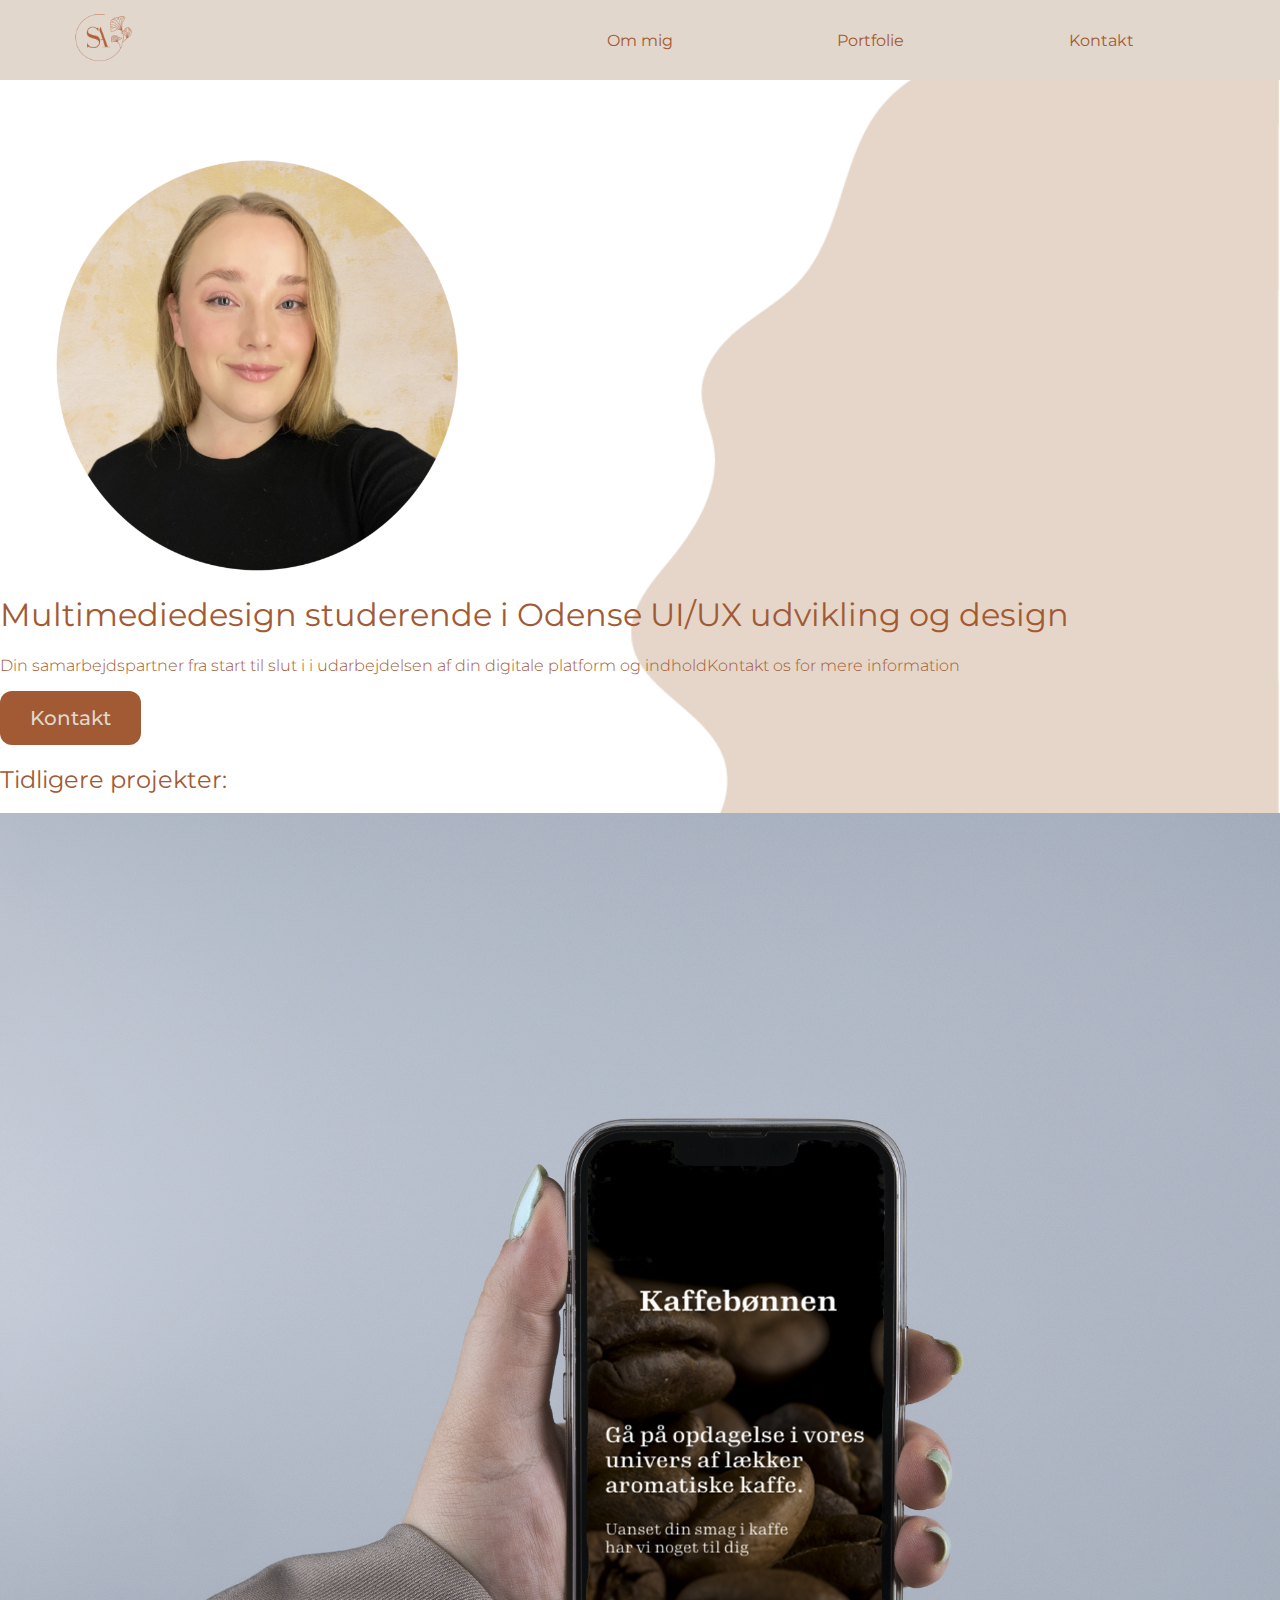
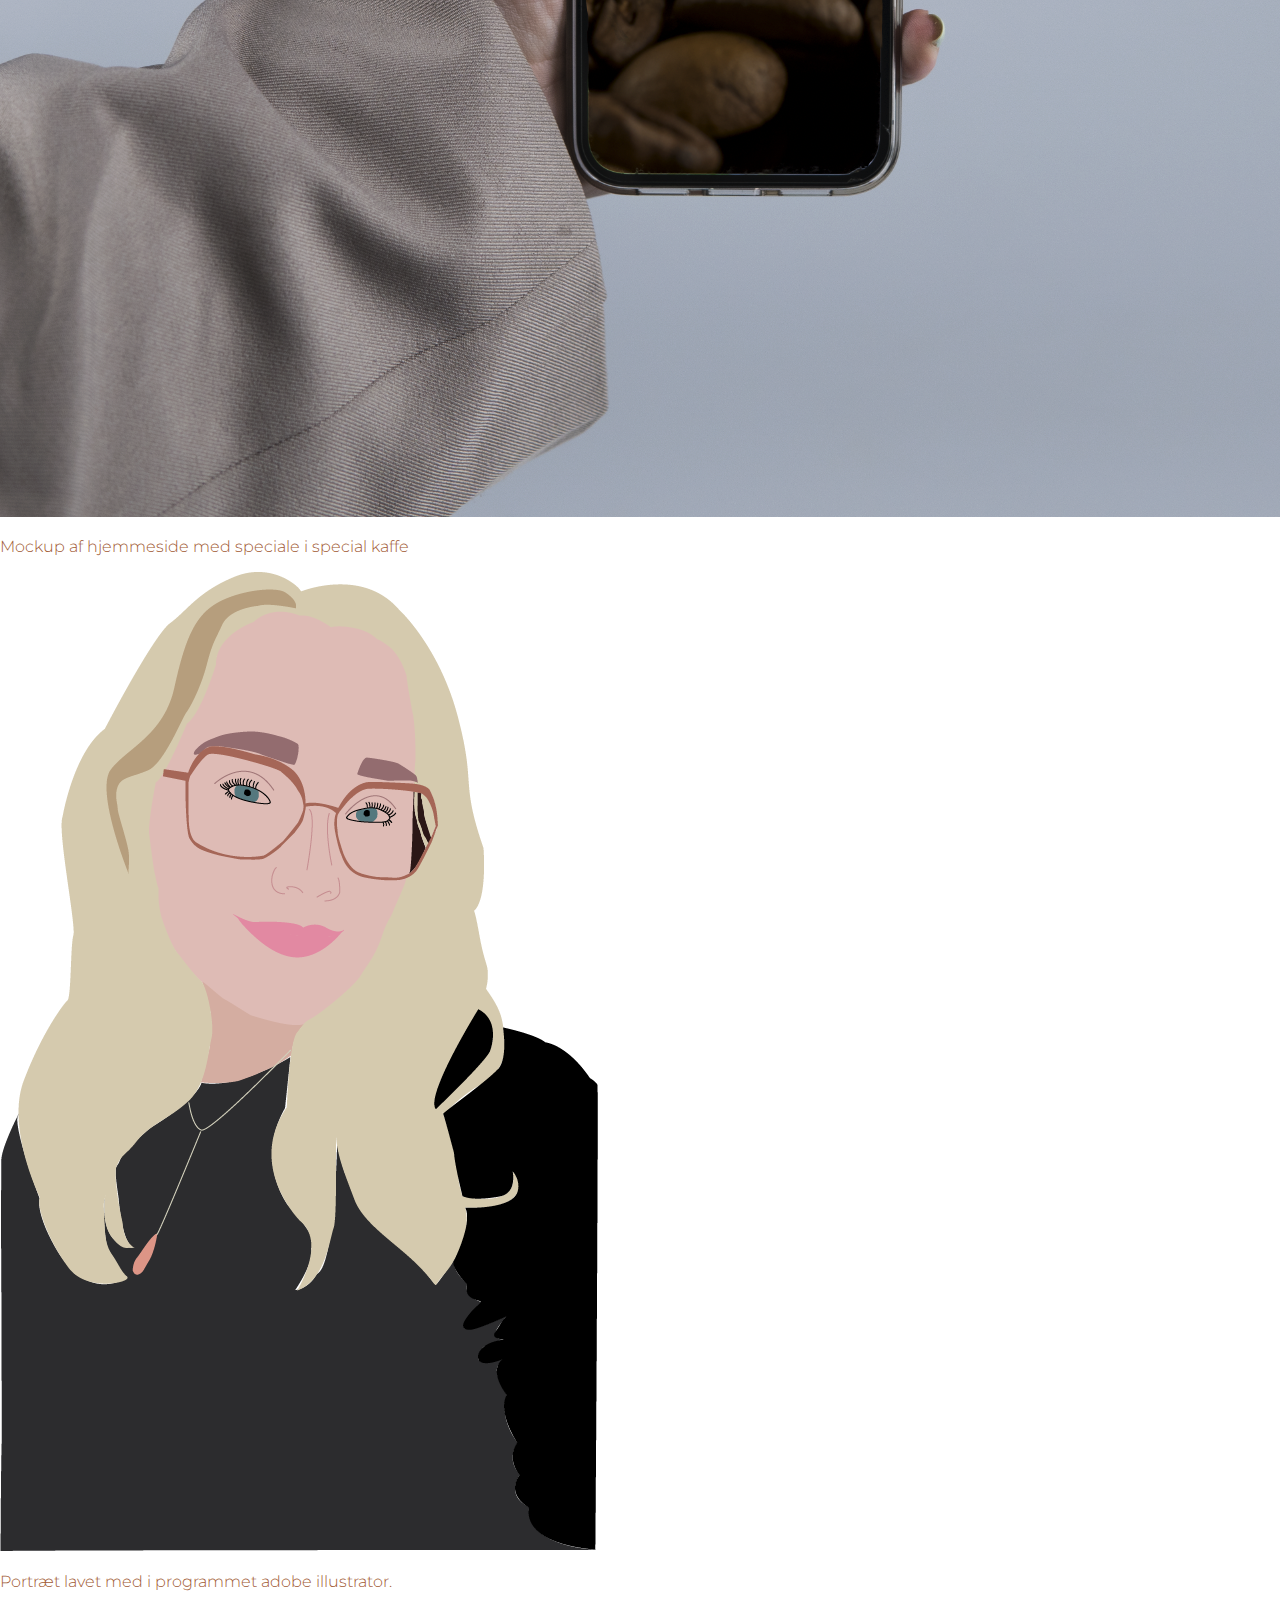
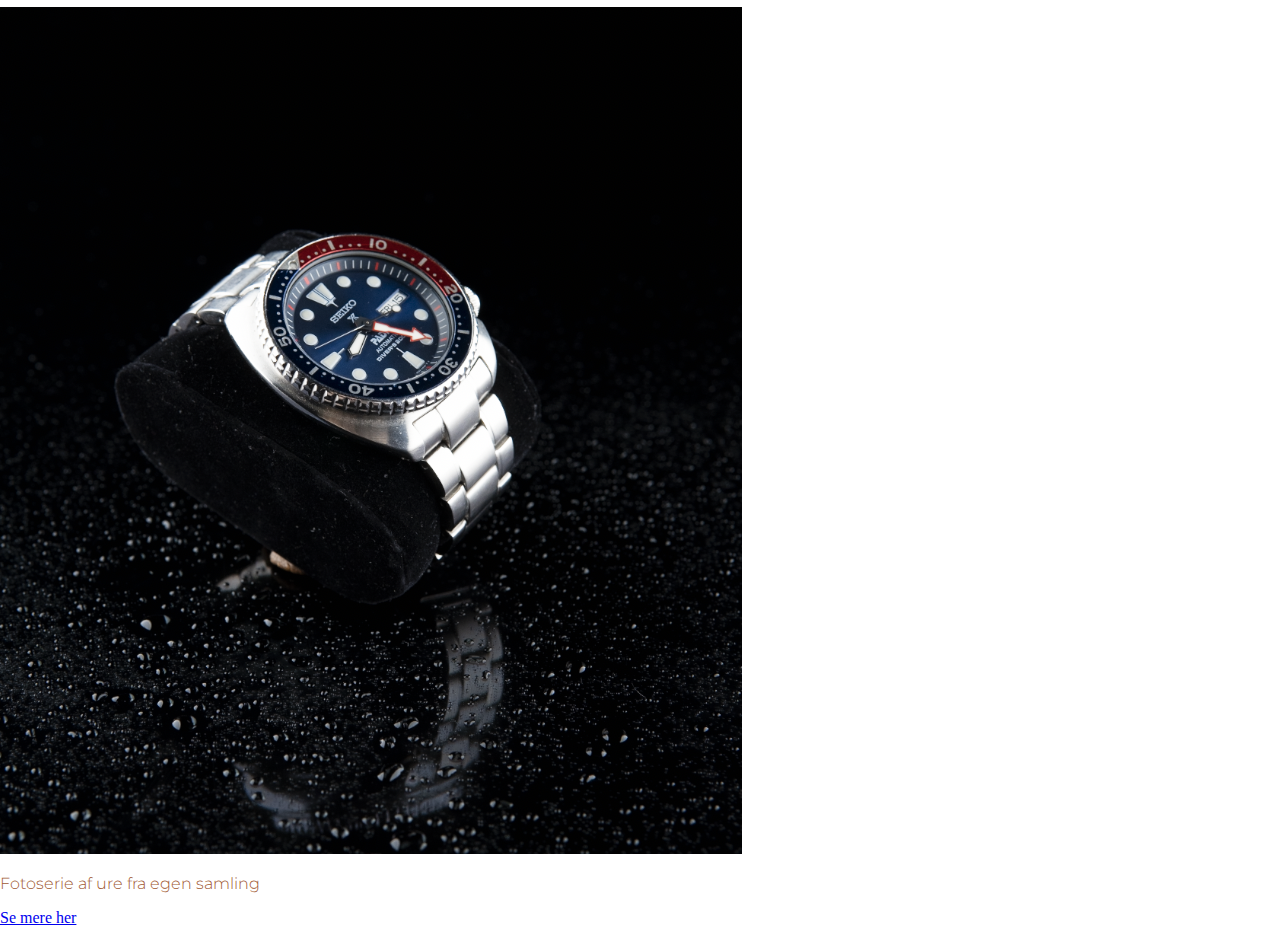
==== index.html @ ef00b662 "indsætning af billeder inkl tekst" ====
<!DOCTYPE html>
<html lang="en">
<head>
    <meta charset="UTF-8">
    <meta http-equiv="X-UA-Compatible" content="IE=edge">
    <meta name="viewport" content="width=device-width, initial-scale=1.0">
    <title>Signe Amalie</title>
    <link rel="stylesheet" href="style.css">
    <link rel="stylesheet" href="">
    <link rel="preconnect" href="https://fonts.googleapis.com">
    <link rel="preconnect" href="https://fonts.gstatic.com" crossorigin>
    <link href="https://fonts.googleapis.com/css2?family=Montserrat:wght@200;300;400;500&display=swap" rel="stylesheet">
    <link rel="stylesheet" href="https://cdnjs.cloudflare.com/ajax/libs/font-awesome/6.2.1/css/all.min.css">
</head>
<body>
<Header>
    <nav class="navigation">
    <div class="logo">
        <a href="index.html"><img src="img/logo.png" alt="logo" width="75px" height="auto"></a>
    </div>
   
        <ul class="links">
            <li><a href="om-mig.html">Om mig</a></li>
            <li><a href="portfolie.html">Portfolie</a></li>
            <li><a href="kontakt.html">Kontakt</a></li>
        </ul> 
    </nav>  
</Header>
<main>
    <div class="flex1">
            <img src="img/profil.png" alt="profil" class="profil">
            <div class box1>
                <h1>Multimediedesign studerende i Odense UI/UX udvikling og design</h1>
                <p>Din samarbejdspartner fra start til slut i i udarbejdelsen af din digitale platform og indholdKontakt os for mere information</p>
                <button class="kontakt">
                    <a href="kontakt.html">Kontakt</a>
                </button>
            </div>
    

        <h2>
            Tidligere projekter:
        </h2>
    <div class="flexbox1">
        <div class="mockup">
            <img src="img/mockup.png" alt="mockup">
            <p>Mockup af hjemmeside med speciale i special kaffe</p>
        </div>

        <div class="portræt">
            <img src="img/ai-portrait.png" alt="portræt">
            <p>Portræt lavet med i programmet adobe illustrator.</p>
        </div>

        <div class="ur-serie">
            <img src="img/ur-serie.png" alt="ur-serie">
            <p>Fotoserie af ure fra egen samling</p>
        </div>

        <div class="se-mere">
            <a href="portfolie.html">Se mere her</a>
        </div>
    </div>
    </div> 
</div>
</main>
<footer>

</footer>
</body>
</html>
---- style.css ----
body{
    margin: 0;
    pad: 0;
    background-image: url(img/baggrund.png);
    background-size: cover;
    background-repeat: no-repeat;
    background-attachment: fixed;
    background-position: center;
}

/* navigation styling start*/
nav{
    font-family: 'Montserrat', sans-serif;
    position: fixed;
    z-index: 10;
    left: 0;
    right: 0;
    top: 0;
    height: 80px;
    padding: 0 5%;
    background-color: #e1d7cc;
}

header .logo{
    float: left;
    width: 40%;
    height: 100%;
    display: flex;
    align-items: center;
}


nav .links{
    float: right;
    padding: 0;
    margin: 0;
    width: 60%;
    height: 100%;
    display: flex;
    justify-content: space-around;
    align-items: center;
    
}
.navigation ul{
    list-style: none;
}

nav .links a{
    display: block;
    color: #A15A33;
    text-decoration: none;
}

.logo a:hover{
    color: white;
}

nav ul li a:hover{
    color: white;
}


@media screen and (max-width: 750px){
    nav .logo{
        width: auto;
        justify-content: center;

    }
    nav .links{
       display: flex;
       justify-content: space-between;
    }
}


@media  screen and (max-width: 500px){
    nav .links{
        display: flex;
        flex-direction: column;

    }
}
/* navigation styling end*/     

/*main content*/

.profil{
    margin-top: 150px;
    width: 500px;
    height: auto;
    display: flex;
    align-items: center;
}

h1{
    font-family: 'Montserrat', sans-serif;
    font-weight: 400;
    color: #A15A33;
}

p{
    font-family: 'montserrat', sans-serif;
    font-weight: 300;
    color: #A15A33;
}

button{
    background-color: #A15A33;
    border: none;
    text-align: center;
    display: inline-block;
    padding: 15px 30px;
    border-radius: 12px;
}

.kontakt a{
    color: #e1d7cc;
    text-decoration: none;
    font-size: 20px;
    font-family: 'montserrat', sans-serif;
    font-weight: 500;
}

h2{
    font-family: 'Montserrat', sans-serif;
    font-weight: 400;
    color: #A15A33;
}

/*main content end*/
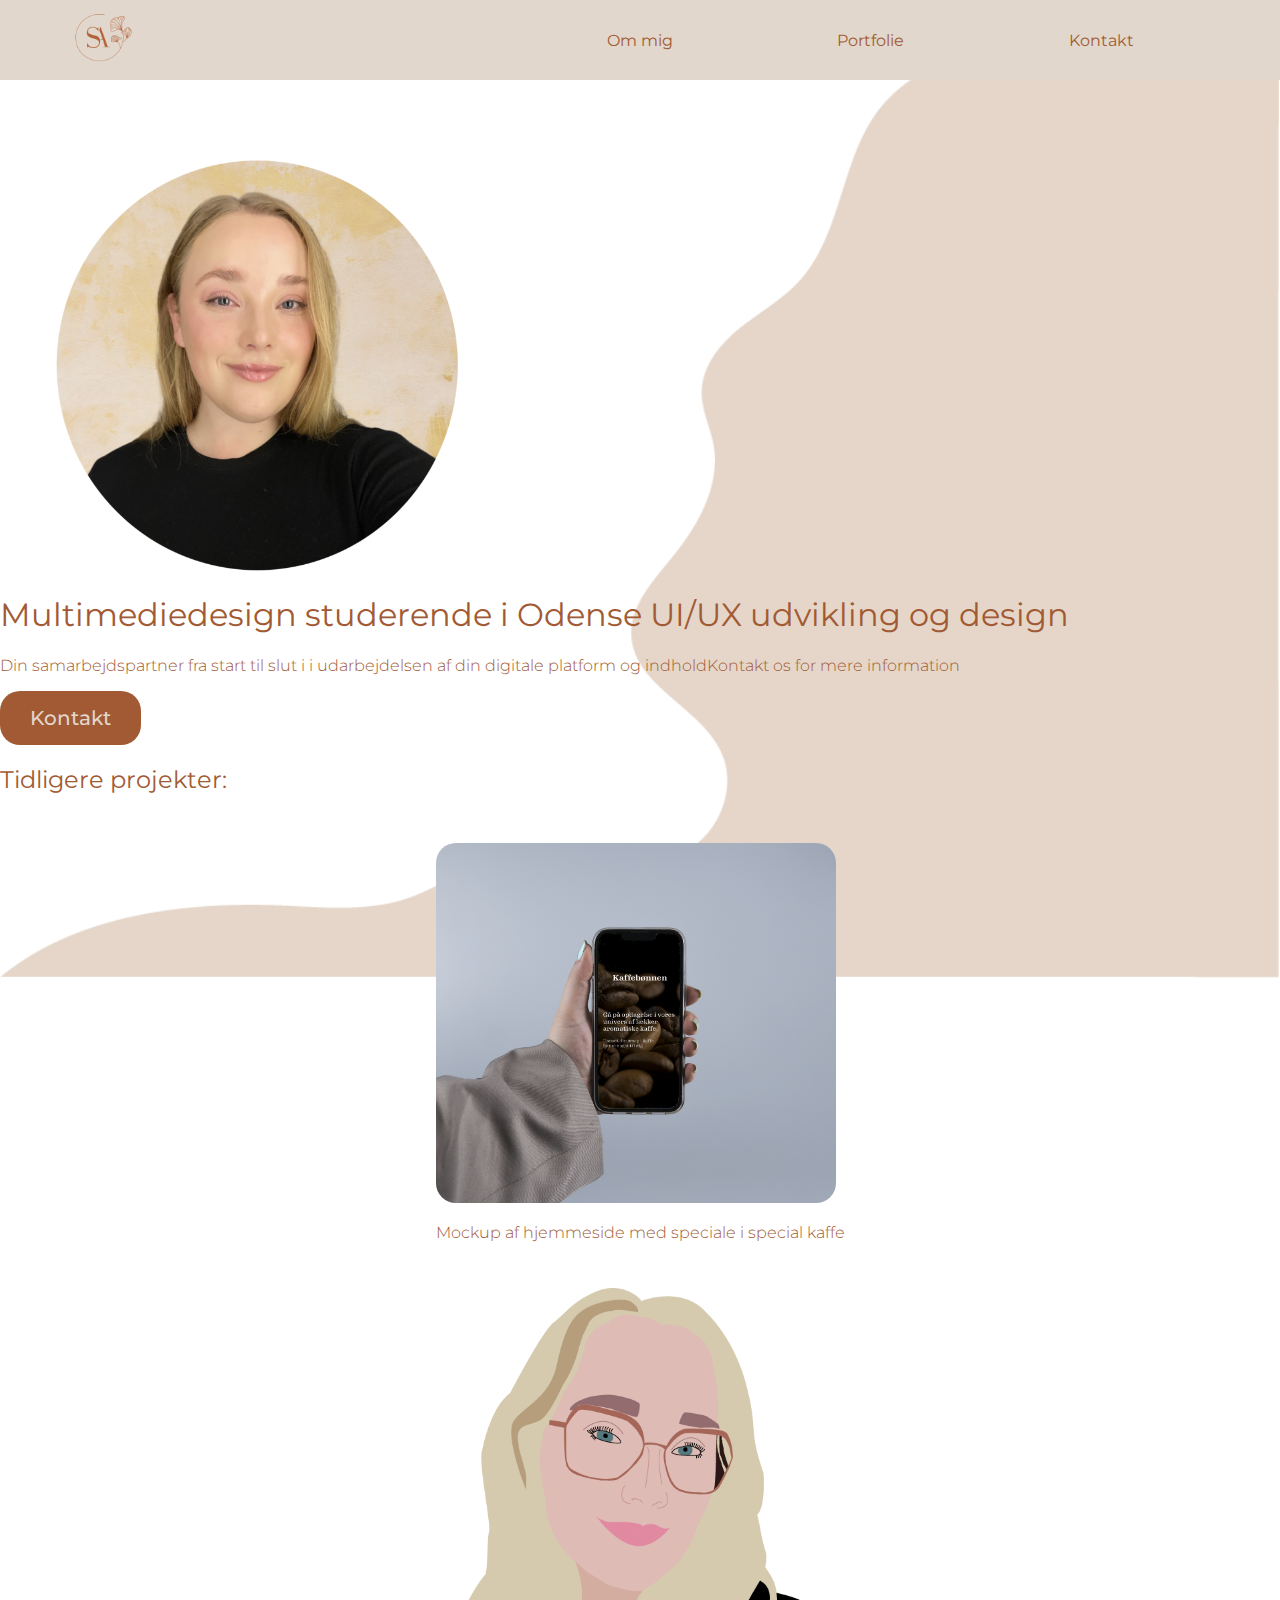
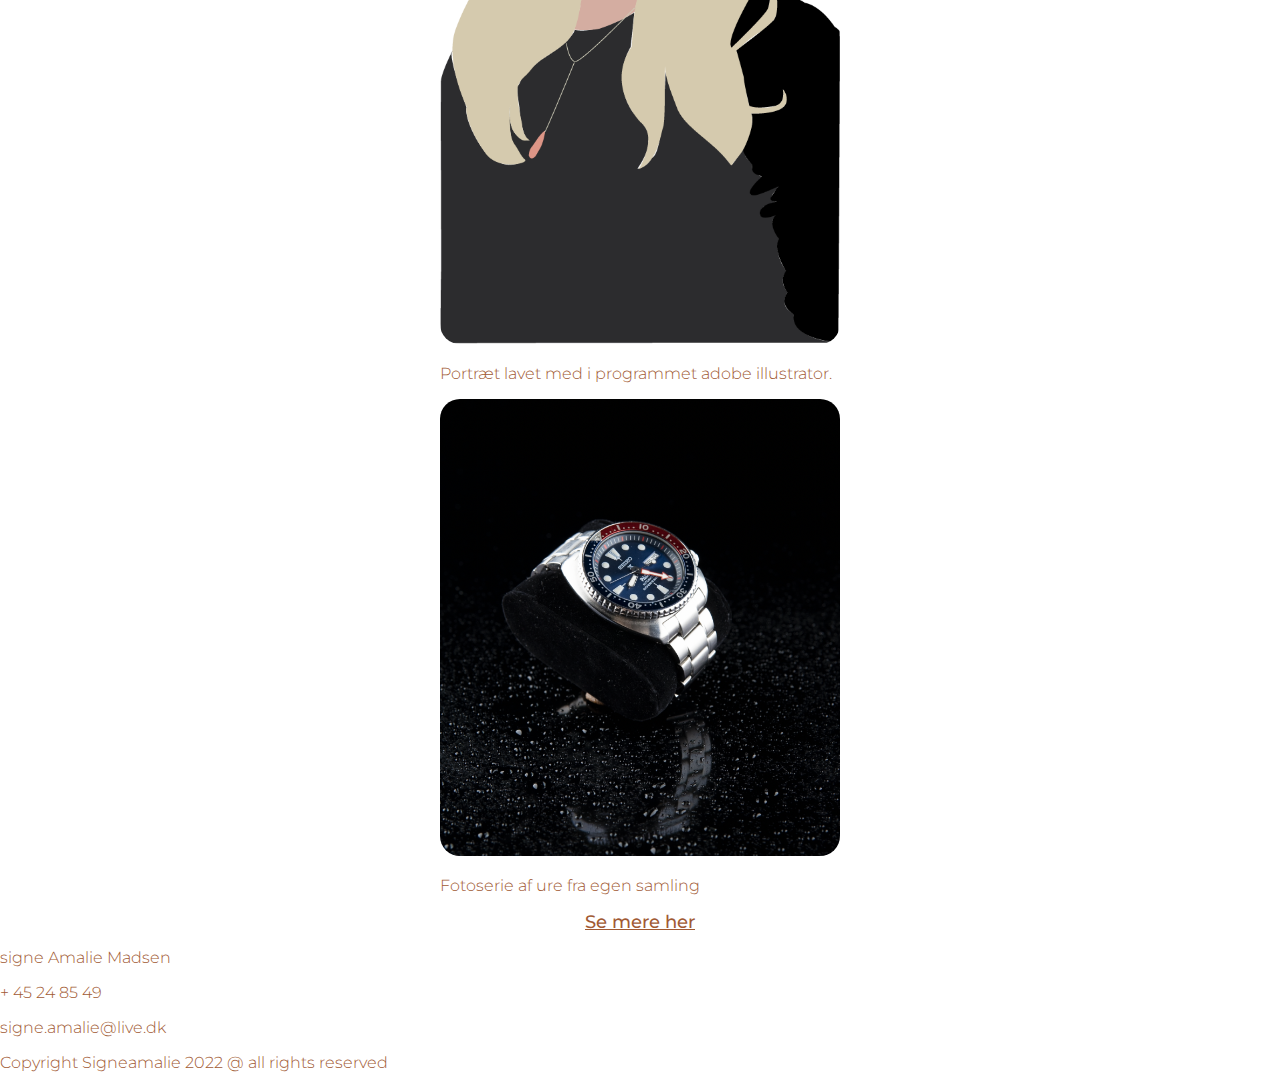
==== commit 73717440: "footer" ====
--- a/index.html
+++ b/index.html
@@ -65,7 +65,14 @@
 </div>
 </main>
 <footer>
-
+    <div class="information">
+        <p>signe Amalie Madsen</p>
+        <p>+ 45 24 85 49</p>
+        <p>signe.amalie@live.dk</p>
+    </div> 
+    <p class="copyright">
+        Copyright Signeamalie 2022 @ all rights reserved
+    </p>
 </footer>
 </body>
 </html> --- a/style.css
+++ b/style.css
@@ -89,7 +89,7 @@
     width: 500px;
     height: auto;
     display: flex;
-    align-items: center;
+    justify-content: center;
 }
 
 h1{
@@ -110,7 +110,7 @@
     text-align: center;
     display: inline-block;
     padding: 15px 30px;
-    border-radius: 12px;
+    border-radius: 20px;
 }
 
 .kontakt a{
@@ -127,6 +127,44 @@
     color: #A15A33;
 }
 
+.mockup img{
+    width: 400px;
+    height: auto;
+    border-radius: 20px;
+    margin-top: 30px;
+}
+
+.portræt img{
+    width: 400px;
+    height: auto;
+    margin-top: 30px;
+    border-radius: 20px;
+}
+
+.ur-serie img{
+    width: 400px;
+    height: auto;
+    border-radius: 20px;
+}
+
+
+.se-mere a{
+   font-family: 'montserrat', sans-serif;
+   color: #A15A33;
+   font-size:  1.1em;
+   font-weight: 500;
+}
+
+.flexbox1{
+    display: flex;
+    flex-direction: column;
+    align-items: center;
+}
+
+
+
+
+
 /*main content end*/
 
   
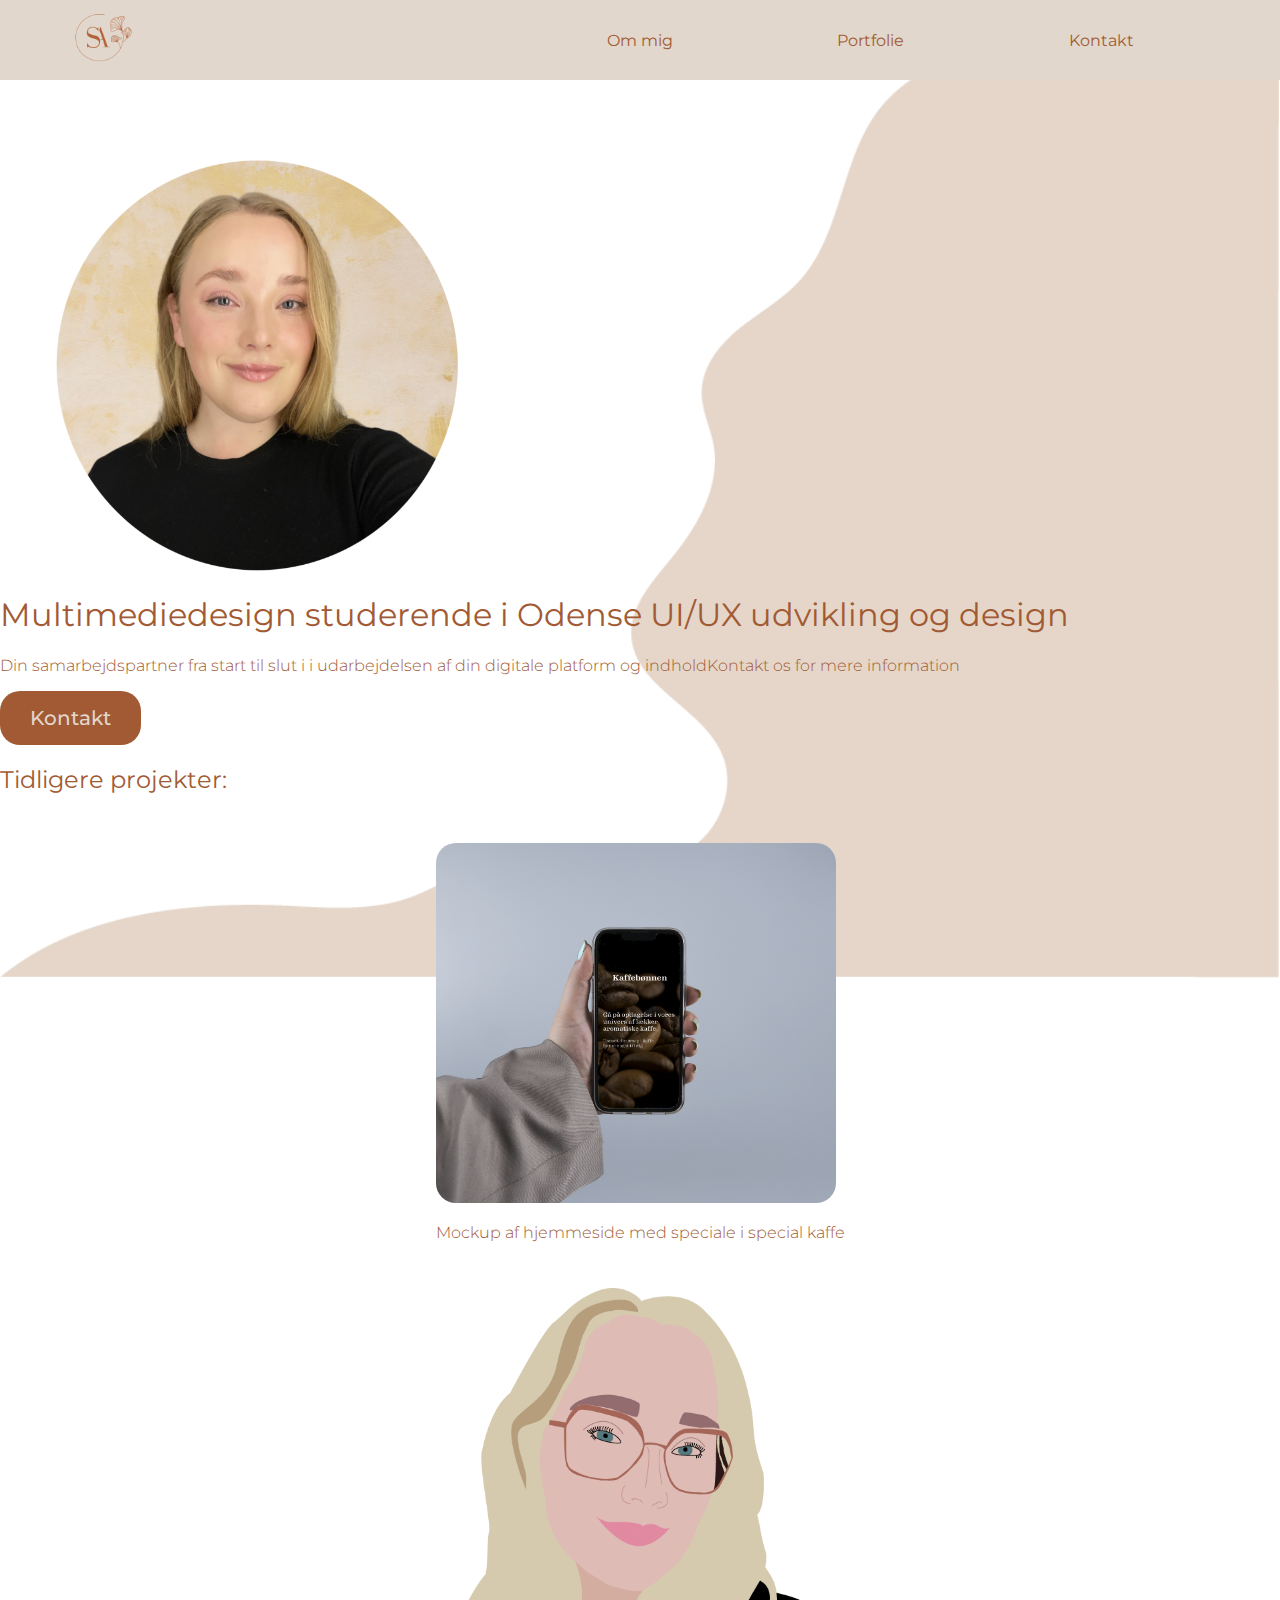
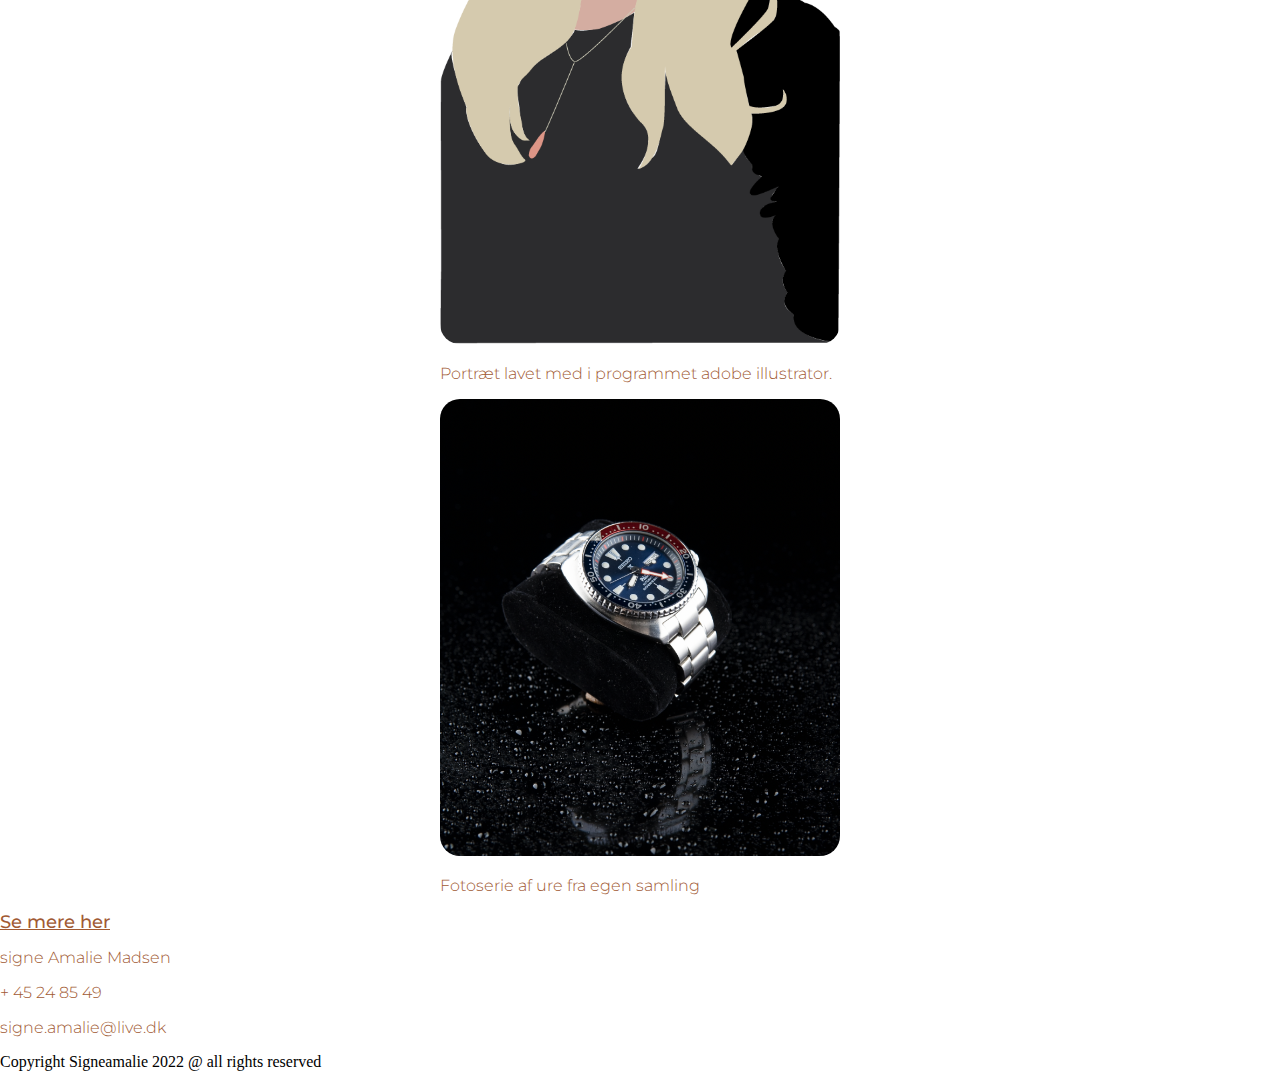
==== commit 10e31601: "redigering" ====
--- a/index.html
+++ b/index.html
@@ -28,19 +28,24 @@
 </Header>
 <main>
     <div class="flex1">
-            <img src="img/profil.png" alt="profil" class="profil">
-            <div class box1>
-                <h1>Multimediedesign studerende i Odense UI/UX udvikling og design</h1>
-                <p>Din samarbejdspartner fra start til slut i i udarbejdelsen af din digitale platform og indholdKontakt os for mere information</p>
-                <button class="kontakt">
-                    <a href="kontakt.html">Kontakt</a>
-                </button>
-            </div>
+        <img src="img/profil.png" alt="profil" class="profil">
+
+        <h1 
+            class="overskrift1">Multimediedesign studerende i Odense UI/UX udvikling og design
+        </h1>
+        <p>
+            Din samarbejdspartner fra start til slut i i udarbejdelsen af din digitale platform og indholdKontakt os for mere information
+        </p>
+    </div>
+
+    <button class="kontakt">
+        <a href="kontakt.html">Kontakt</a>
+    </button>
     
+    <h2>
+        Tidligere projekter:
+    </h2>
 
-        <h2>
-            Tidligere projekter:
-        </h2>
     <div class="flexbox1">
         <div class="mockup">
             <img src="img/mockup.png" alt="mockup">
@@ -56,13 +61,12 @@
             <img src="img/ur-serie.png" alt="ur-serie">
             <p>Fotoserie af ure fra egen samling</p>
         </div>
+    </div>
 
-        <div class="se-mere">
-            <a href="portfolie.html">Se mere her</a>
-        </div>
+    <div class="se-mere">
+        <a href="portfolie.html">Se mere her</a>
     </div>
-    </div> 
-</div>
+  
 </main>
 <footer>
     <div class="information">
@@ -70,9 +74,9 @@
         <p>+ 45 24 85 49</p>
         <p>signe.amalie@live.dk</p>
     </div> 
-    <p class="copyright">
+    <div class="copyright">
         Copyright Signeamalie 2022 @ all rights reserved
-    </p>
+    </div>
 </footer>
 </body>
 </html> --- a/style.css
+++ b/style.css
@@ -161,6 +161,11 @@
     align-items: center;
 }
 
+div .information
+
+p{
+    font-size: 30px;
+}
 
 
 
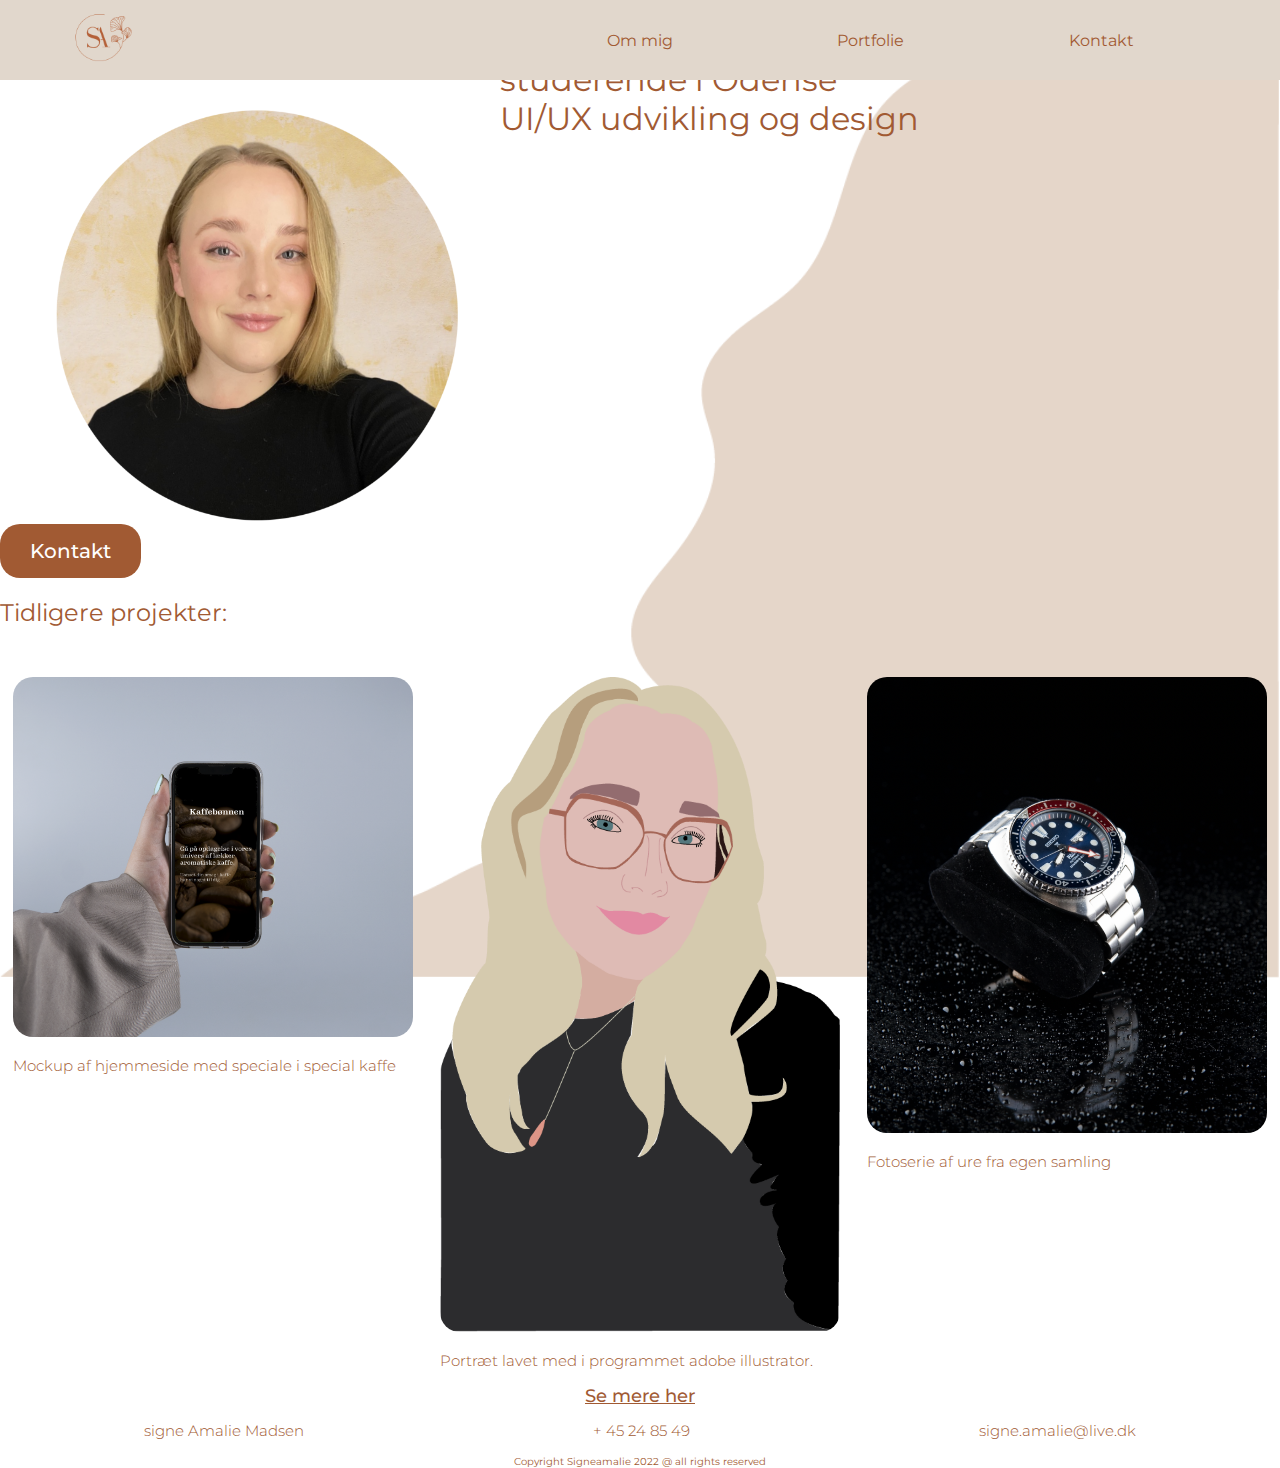
==== commit 332607e4: "space" ====
--- a/index.html
+++ b/index.html
@@ -29,7 +29,6 @@
 <main>
     <div class="flex1">
         <img src="img/profil.png" alt="profil" class="profil">
-
         <h1 
             class="overskrift1">Multimediedesign studerende i Odense UI/UX udvikling og design
         </h1>
@@ -37,11 +36,10 @@
             Din samarbejdspartner fra start til slut i i udarbejdelsen af din digitale platform og indholdKontakt os for mere information
         </p>
     </div>
-
+    
     <button class="kontakt">
         <a href="kontakt.html">Kontakt</a>
     </button>
-    
     <h2>
         Tidligere projekter:
     </h2>
--- a/style.css
+++ b/style.css
@@ -82,10 +82,10 @@
 }
 /* navigation styling end*/     
 
-/*main content*/
+/*main index content*/
 
 .profil{
-    margin-top: 150px;
+    margin-top: 100px;
     width: 500px;
     height: auto;
     display: flex;
@@ -102,6 +102,7 @@
     font-family: 'montserrat', sans-serif;
     font-weight: 300;
     color: #A15A33;
+    font-size: 15px;
 }
 
 button{
@@ -114,7 +115,7 @@
 }
 
 .kontakt a{
-    color: #e1d7cc;
+    color: white;
     text-decoration: none;
     font-size: 20px;
     font-family: 'montserrat', sans-serif;
@@ -144,7 +145,14 @@
 .ur-serie img{
     width: 400px;
     height: auto;
-    border-radius: 20px;
+    margin-top: 30px;
+    border-radius: 20px;
+}
+
+.flexbox1{
+    display: flex;
+    flex-direction: column;
+    align-items: center;
 }
 
 
@@ -153,31 +161,142 @@
    color: #A15A33;
    font-size:  1.1em;
    font-weight: 500;
-}
-
-.flexbox1{
-    display: flex;
-    flex-direction: column;
-    align-items: center;
-}
-
-div .information
-
-p{
-    font-size: 30px;
-}
-
-
-
-
-/*main content end*/
+   display: flex;
+   flex-direction: column;
+   align-items: center;
+}
+
+.information{
+    display: flex;
+    flex-direction: column;
+    align-items: flex-start;
+}
+
+
+.copyright{
+    color: #A15A33;
+    font-family: 'montserrat', sans-serif;
+    font-size: 10px;
+    display: flex;
+    flex-direction: column;
+    align-items: center;
+}
+
+@media screen and (min-width: 700px){
+    .flexbox1{
+        display: flex;
+        flex-direction: row;
+        align-items: flex-start;
+        justify-content: space-around;
+        flex-wrap: wrap;
+    }
+
+    .information{
+        display: flex;
+        flex-direction: row;
+        align-items: flex-start;
+        justify-content: space-around;
+    }
+
+    .flex1{
+        display: flex;
+        flex-direction: row;
+        align-items: flex-start;
+        justify-content: flex-start;
+    }
+
+}
+/*main content index end*/
 
   
-   
+/* om mig content styling start*/
+
+h3{
+    font-family: 'montserrat', sans-serif;
+    color: #A15A33;
+    font-weight: 500;
+    font-size: 25px;
+    margin-top: 130px;
+    display: flex;
+    flex-direction: column;
+    align-items: center;
+}
+
+.om-mig{
+    font-family: 'montserrat', sans-serif;
+    color: #A15A33;
+    font-weight: 300;
+    font-size: 15px;
+    background-color: #e1d7cc;
+    text-align: left;
+    display: flex;
+    flex-direction: column;
+    align-items: center;
+    padding: 10px;
+}
+/* om mig content styling end*/
+
+
+
+
+/*portfolie styling start*/
+
+.projekt-plakat img{
+    width: 400px;
+    height: auto;
+    margin-top: 30px;
+    border-radius: 20px;
+}
+
+.salomonsen img{
+    width: 400px;
+    height: auto;
+    margin-top: 30px;
+    border-radius: 20px;
+}
+
+.logo-spin img{
+    width: 400px;
+    height: auto;
+    margin-top: 30px;
+    border-radius: 20px;
+}
+
+/*portfolie styling end*/
+
+
 
   
-
-
-
-
-
+/*kontakt styling start*/
+
+.logo1 img{
+    width: 400px;
+    height: auto;
+    display: flex;
+    align-items: center;
+}
+
+.kontakt-tekst p{
+    text-align: left;
+    line-height: 1.8;'
+}
+
+@media screen and {min-width: 700px){
+    .logo1 img .kontakt-tekst p{
+        display: flex;
+        flex-direction: row;
+        align-items: flex-start;
+        justify-content: flex-start;
+    }
+
+    .flex2{
+        display: flex;
+        flex-direction: row;
+        align-items: flex-start;
+        justify-content: flex-start;
+    }
+}
+
+/*kontakt styling end*/
+
+
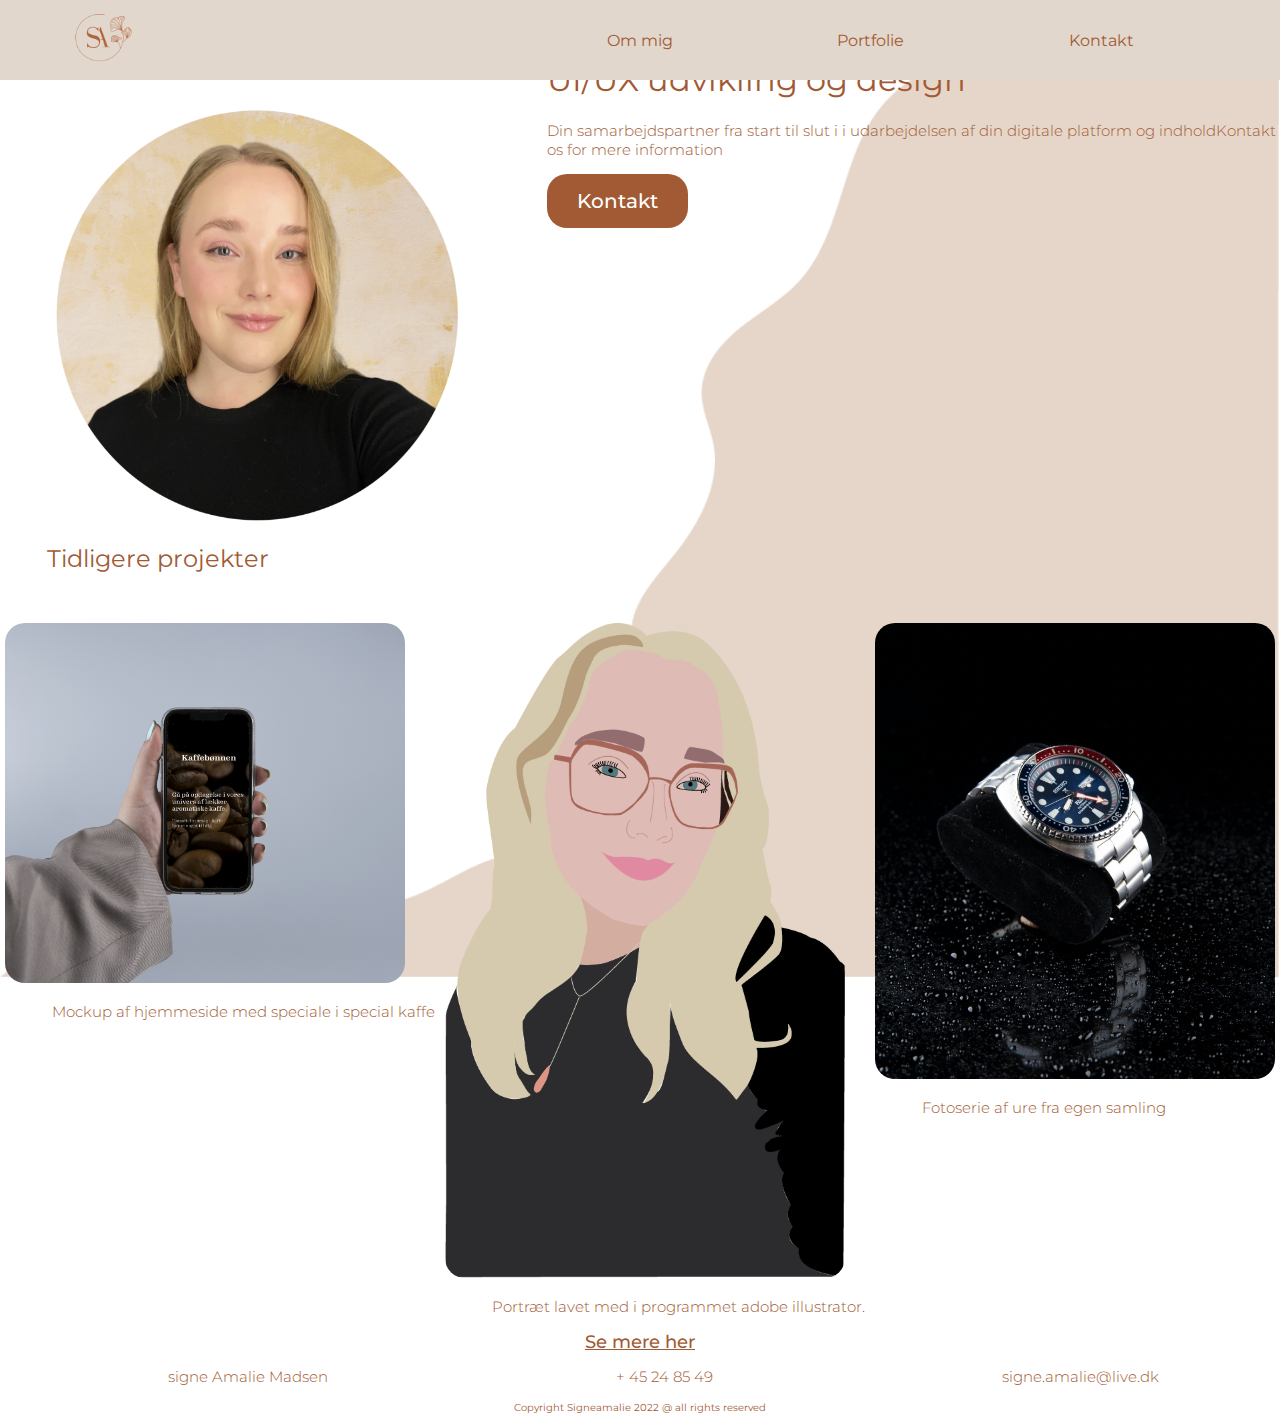
==== commit 969edf08: "rettelse" ====
--- a/index.html
+++ b/index.html
@@ -29,20 +29,24 @@
 <main>
     <div class="flex1">
         <img src="img/profil.png" alt="profil" class="profil">
-        <h1 
-            class="overskrift1">Multimediedesign studerende i Odense UI/UX udvikling og design
-        </h1>
-        <p>
-            Din samarbejdspartner fra start til slut i i udarbejdelsen af din digitale platform og indholdKontakt os for mere information
-        </p>
+        <div class="about">
+            <h1 
+                class="overskrift1">Multimediedesign studerende i Odense UI/UX udvikling og design
+            </h1>
+                <p>
+                    Din samarbejdspartner fra start til slut i i udarbejdelsen af din digitale platform og indholdKontakt os for mere information
+                </p>
+                <button class="kontakt">
+                    <a href="kontakt.html">Kontakt</a>
+                </button>
+        </div>
     </div>
     
-    <button class="kontakt">
-        <a href="kontakt.html">Kontakt</a>
-    </button>
-    <h2>
-        Tidligere projekter:
-    </h2>
+    <div class="projects">
+        <h2>
+            Tidligere projekter
+        </h2>
+    </div>
 
     <div class="flexbox1">
         <div class="mockup">
--- a/style.css
+++ b/style.css
@@ -69,6 +69,7 @@
     nav .links{
        display: flex;
        justify-content: space-between;
+       
     }
 }
 
@@ -96,6 +97,7 @@
     font-family: 'Montserrat', sans-serif;
     font-weight: 400;
     color: #A15A33;
+    margin-left: 47px;
 }
 
 p{
@@ -103,6 +105,7 @@
     font-weight: 300;
     color: #A15A33;
     font-size: 15px;
+    margin-left: 47px;
 }
 
 button{
@@ -112,6 +115,7 @@
     display: inline-block;
     padding: 15px 30px;
     border-radius: 20px;
+    margin-left: 47px
 }
 
 .kontakt a{
@@ -126,6 +130,7 @@
     font-family: 'Montserrat', sans-serif;
     font-weight: 400;
     color: #A15A33;
+    margin-left: 47px
 }
 
 .mockup img{
@@ -227,12 +232,12 @@
     color: #A15A33;
     font-weight: 300;
     font-size: 15px;
-    background-color: #e1d7cc;
     text-align: left;
     display: flex;
     flex-direction: column;
     align-items: center;
     padding: 10px;
+    line-height: 1.8;
 }
 /* om mig content styling end*/
 
@@ -281,21 +286,7 @@
     line-height: 1.8;'
 }
 
-@media screen and {min-width: 700px){
-    .logo1 img .kontakt-tekst p{
-        display: flex;
-        flex-direction: row;
-        align-items: flex-start;
-        justify-content: flex-start;
-    }
-
-    .flex2{
-        display: flex;
-        flex-direction: row;
-        align-items: flex-start;
-        justify-content: flex-start;
-    }
-}
+
 
 /*kontakt styling end*/
 
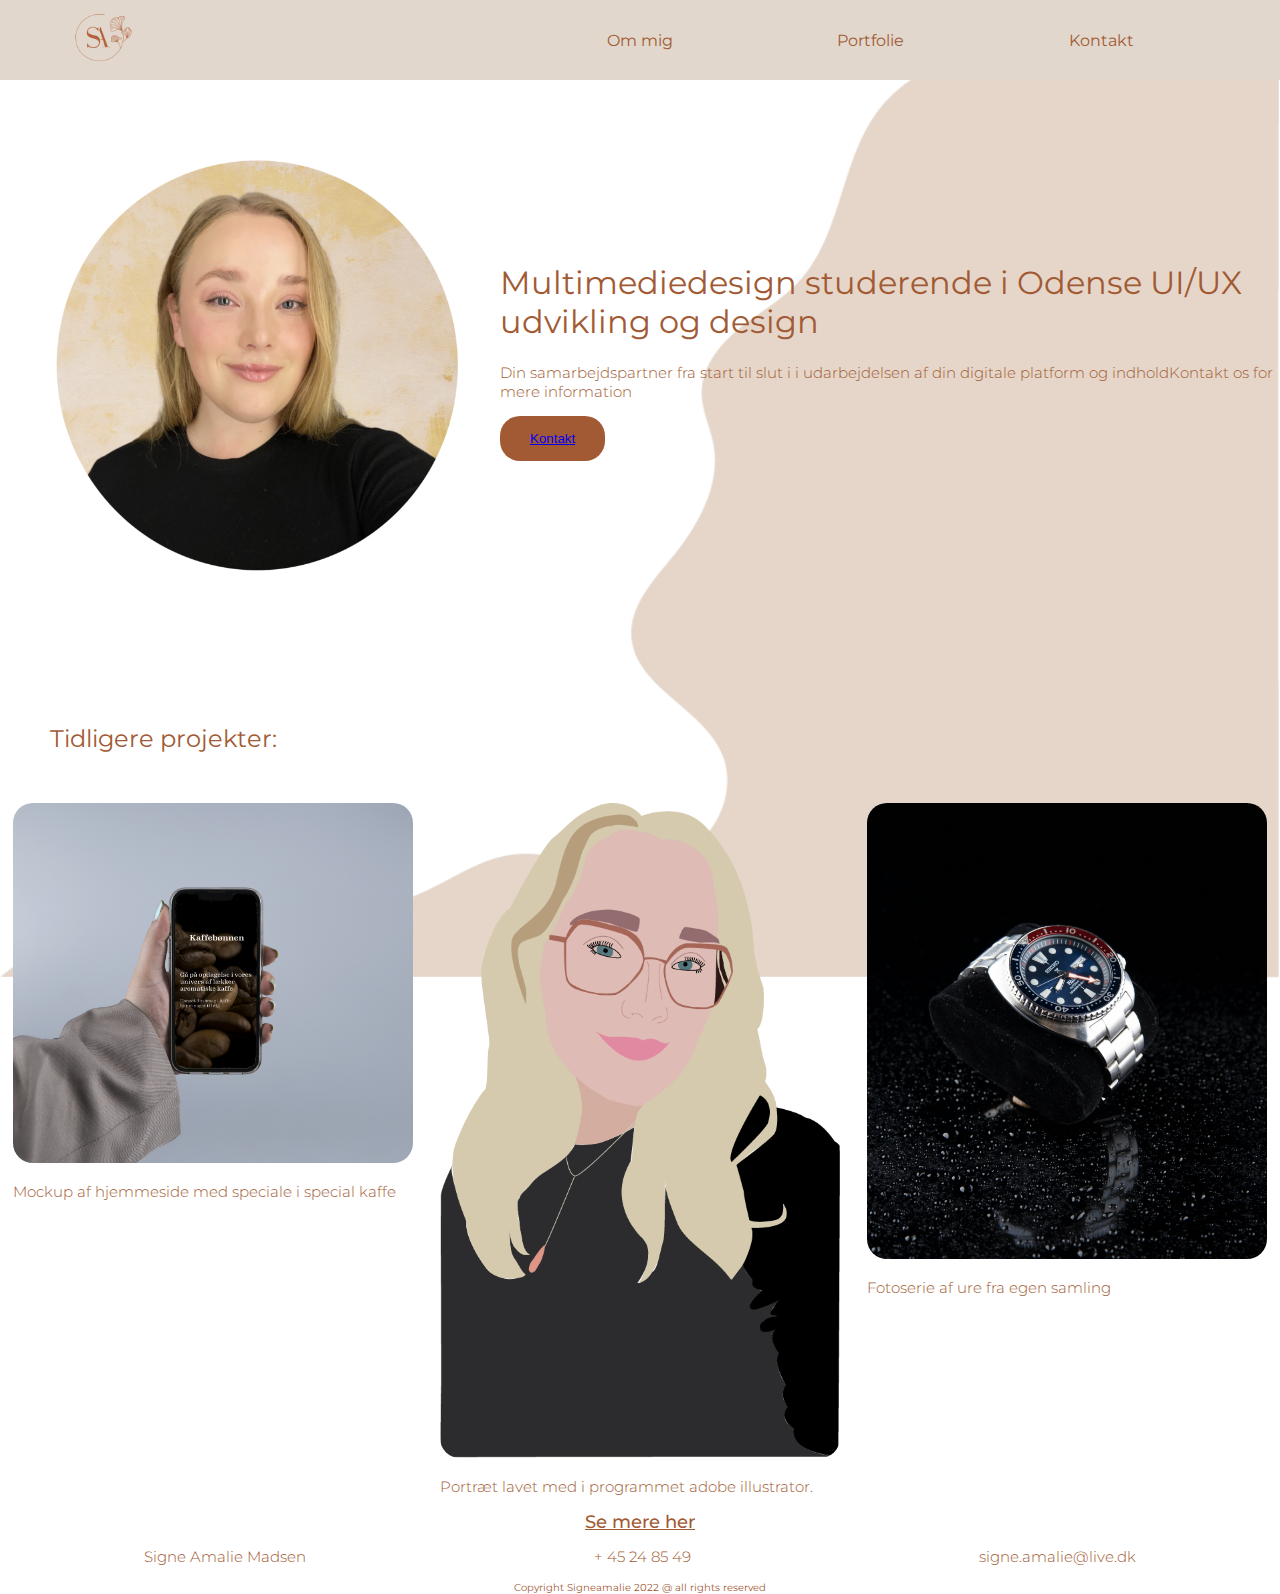
==== commit d4e7b5c1: "tekst rettelse" ====
--- a/index.html
+++ b/index.html
@@ -36,7 +36,7 @@
                 <p>
                     Din samarbejdspartner fra start til slut i i udarbejdelsen af din digitale platform og indholdKontakt os for mere information
                 </p>
-                <button class="kontakt">
+                <button class="kontakt-knap">
                     <a href="kontakt.html">Kontakt</a>
                 </button>
         </div>
@@ -44,7 +44,7 @@
     
     <div class="projects">
         <h2>
-            Tidligere projekter
+            Tidligere projekter:
         </h2>
     </div>
 
@@ -72,7 +72,7 @@
 </main>
 <footer>
     <div class="information">
-        <p>signe Amalie Madsen</p>
+        <p>Signe Amalie Madsen</p>
         <p>+ 45 24 85 49</p>
         <p>signe.amalie@live.dk</p>
     </div> 
--- a/style.css
+++ b/style.css
@@ -97,7 +97,6 @@
     font-family: 'Montserrat', sans-serif;
     font-weight: 400;
     color: #A15A33;
-    margin-left: 47px;
 }
 
 p{
@@ -105,7 +104,7 @@
     font-weight: 300;
     color: #A15A33;
     font-size: 15px;
-    margin-left: 47px;
+
 }
 
 button{
@@ -115,7 +114,6 @@
     display: inline-block;
     padding: 15px 30px;
     border-radius: 20px;
-    margin-left: 47px
 }
 
 .kontakt a{
@@ -126,11 +124,15 @@
     font-weight: 500;
 }
 
+.projects{
+    margin-top: 150px;
+}
+
 h2{
     font-family: 'Montserrat', sans-serif;
     font-weight: 400;
     color: #A15A33;
-    margin-left: 47px
+    margin-left: 50px
 }
 
 .mockup img{
@@ -208,6 +210,11 @@
         flex-direction: row;
         align-items: flex-start;
         justify-content: flex-start;
+        margin-top: 50px;
+    }
+
+    .about{
+        margin-top: 15%;
     }
 
 }
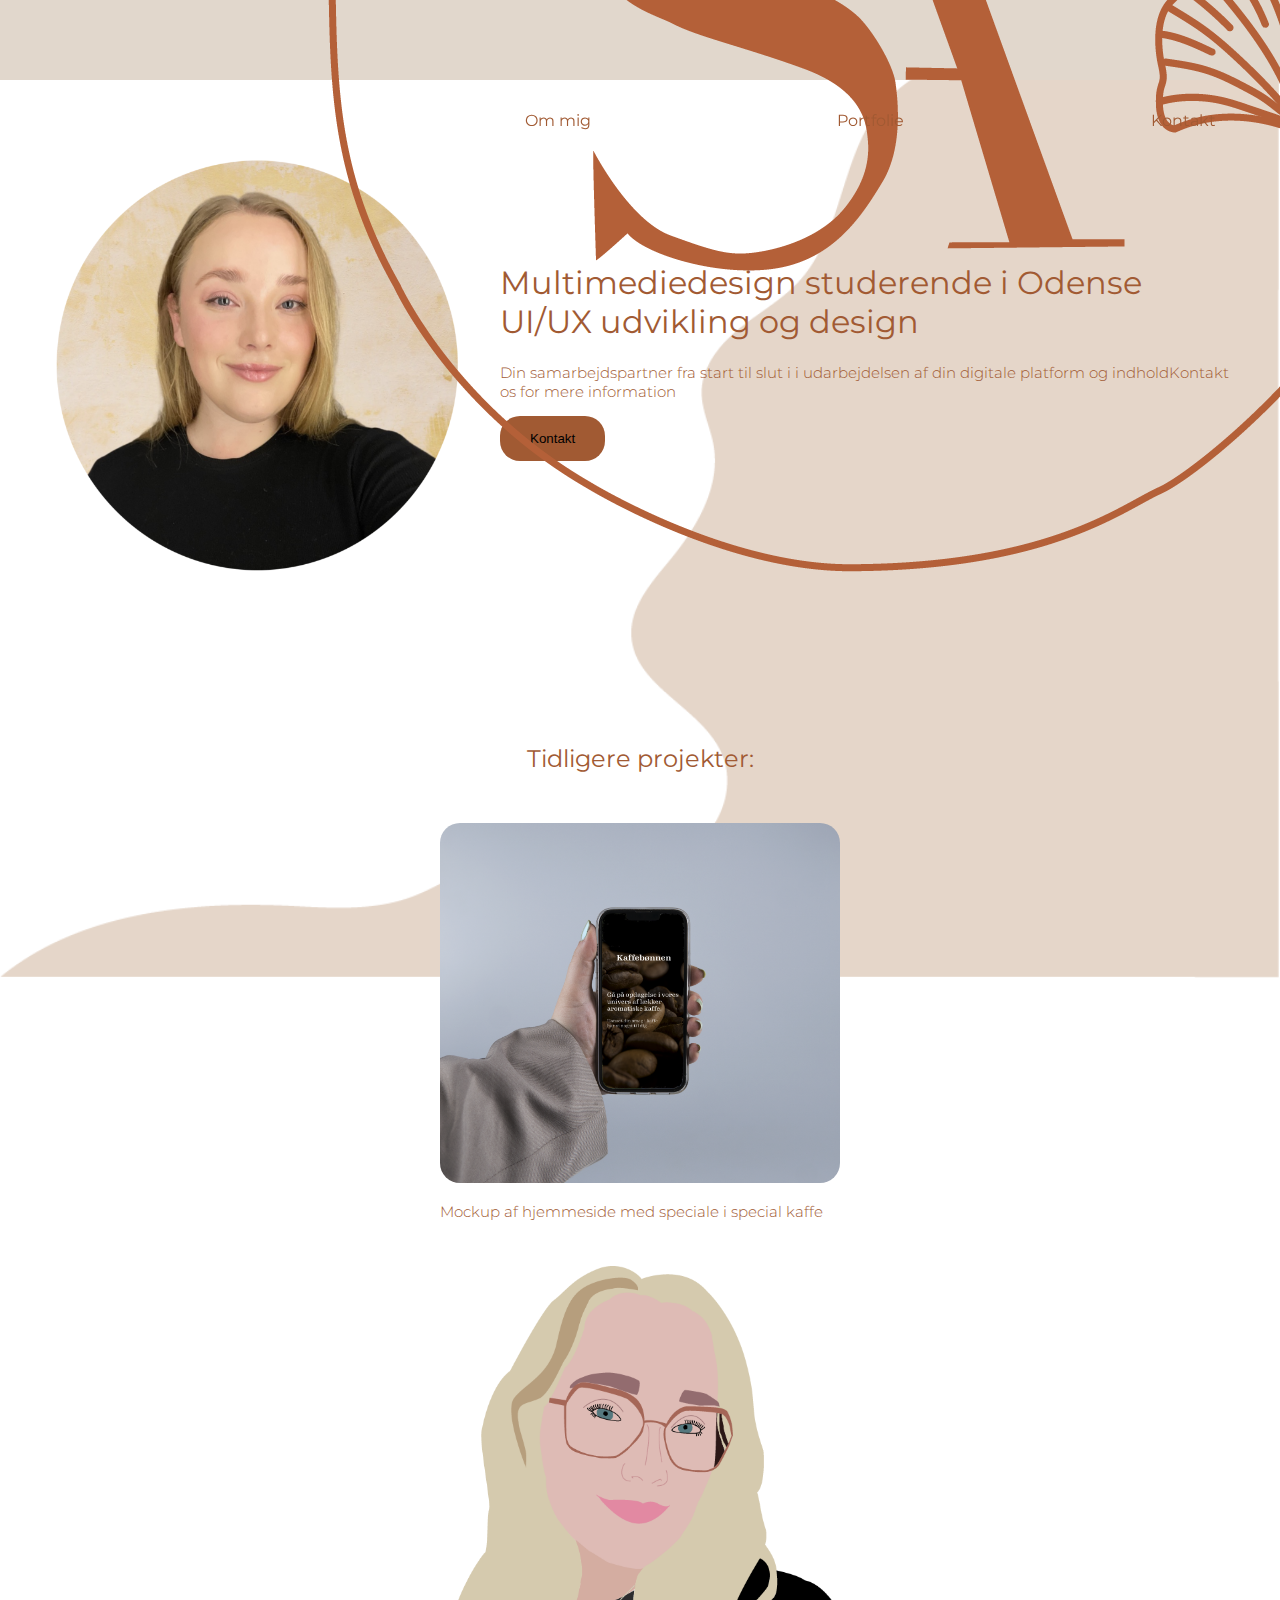
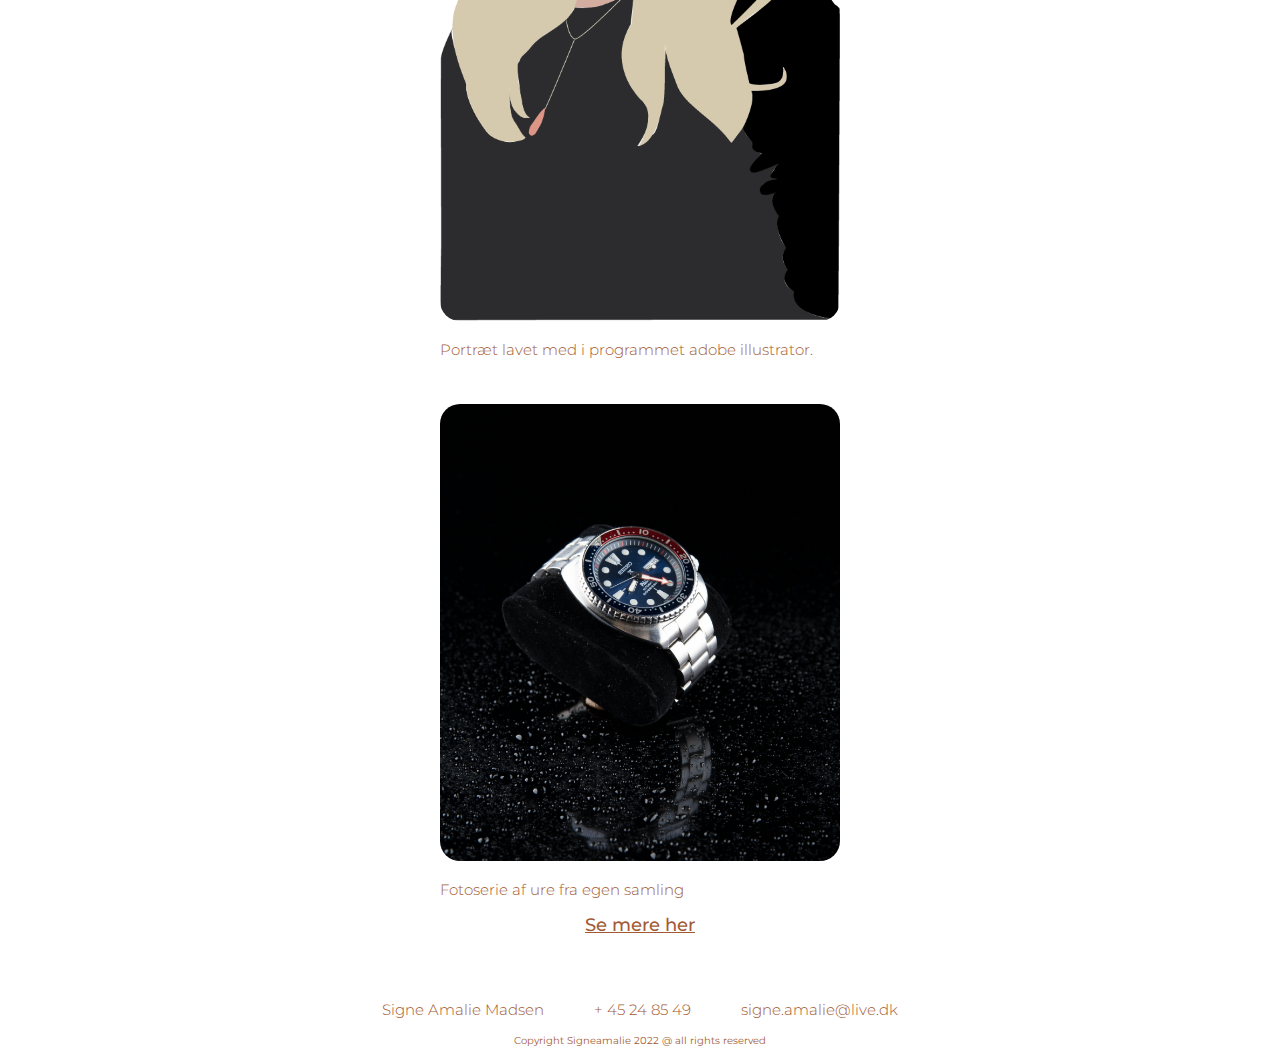
==== commit c7645f02: "valdiering" ====
--- a/index.html
+++ b/index.html
@@ -1,12 +1,11 @@
 <!DOCTYPE html>
-<html lang="en">
+<html lang="da">
 <head>
     <meta charset="UTF-8">
     <meta http-equiv="X-UA-Compatible" content="IE=edge">
     <meta name="viewport" content="width=device-width, initial-scale=1.0">
     <title>Signe Amalie</title>
     <link rel="stylesheet" href="style.css">
-    <link rel="stylesheet" href="">
     <link rel="preconnect" href="https://fonts.googleapis.com">
     <link rel="preconnect" href="https://fonts.gstatic.com" crossorigin>
     <link href="https://fonts.googleapis.com/css2?family=Montserrat:wght@200;300;400;500&display=swap" rel="stylesheet">
@@ -16,7 +15,7 @@
 <Header>
     <nav class="navigation">
     <div class="logo">
-        <a href="index.html"><img src="img/logo.png" alt="logo" width="75px" height="auto"></a>
+        <a href="index.html"><img src="img/logo.png" alt="logo"></a>
     </div>
    
         <ul class="links">
@@ -36,9 +35,10 @@
                 <p>
                     Din samarbejdspartner fra start til slut i i udarbejdelsen af din digitale platform og indholdKontakt os for mere information
                 </p>
-                <button class="kontakt-knap">
-                    <a href="kontakt.html">Kontakt</a>
-                </button>
+
+                <button onclick="window.location.href='kontakt.html';" class="kontakt-knap">
+                    Kontakt
+                  </button>
         </div>
     </div>
     
--- a/style.css
+++ b/style.css
@@ -59,32 +59,26 @@
     color: white;
 }
 
-
-@media screen and (max-width: 750px){
-    nav .logo{
-        width: auto;
-        justify-content: center;
-
-    }
-    nav .links{
-       display: flex;
-       justify-content: space-between;
-       
-    }
-}
-
-
-@media  screen and (max-width: 500px){
-    nav .links{
+nav .logo{
+    width: auto;
+    justify-content: center;
+}
+nav .links{
+    display: flex;
+    justify-content: space-between;
+}
+
+
+/*nav .links{
         display: flex;
         flex-direction: column;
-
-    }
-}
+    }
+
 /* navigation styling end*/     
 
+
+
 /*main index content*/
-
 .profil{
     margin-top: 100px;
     width: 500px;
@@ -116,7 +110,7 @@
     border-radius: 20px;
 }
 
-.kontakt a{
+.kontakt-knap a{
     color: white;
     text-decoration: none;
     font-size: 20px;
@@ -124,18 +118,33 @@
     font-weight: 500;
 }
 
+.flex1{
+    display: flex;
+    flex-direction: row;
+    align-items: flex-start;
+    justify-content: flex-start;
+    margin-top: 50px;
+}
+
+.about{
+    margin-top: 15%;
+    margin-right: 50px;
+}
+
 .projects{
     margin-top: 150px;
+    display: flex;
+    justify-content: center;
 }
 
 h2{
     font-family: 'Montserrat', sans-serif;
     font-weight: 400;
     color: #A15A33;
-    margin-left: 50px
-}
-
-.mockup img{
+}
+
+
+.mockup img {
     width: 400px;
     height: auto;
     border-radius: 20px;
@@ -173,55 +182,42 @@
    align-items: center;
 }
 
+.se-mere{
+    margin-bottom: 50px;
+}
+
 .information{
     display: flex;
+    flex-direction: row;
+    align-items: flex-start;
+    flex-wrap: nowrap;
+    gap: 50px;
+    align-items: center;
+    justify-content: center;
+}
+
+.copyright{
+    color: #A15A33;
+    font-family: 'montserrat', sans-serif;
+    font-size: 10px;
+    display: flex;
     flex-direction: column;
-    align-items: flex-start;
-}
-
-
-.copyright{
-    color: #A15A33;
-    font-family: 'montserrat', sans-serif;
-    font-size: 10px;
-    display: flex;
-    flex-direction: column;
-    align-items: center;
-}
-
-@media screen and (min-width: 700px){
-    .flexbox1{
-        display: flex;
-        flex-direction: row;
-        align-items: flex-start;
-        justify-content: space-around;
-        flex-wrap: wrap;
-    }
-
-    .information{
-        display: flex;
-        flex-direction: row;
-        align-items: flex-start;
-        justify-content: space-around;
-    }
-
-    .flex1{
-        display: flex;
-        flex-direction: row;
-        align-items: flex-start;
-        justify-content: flex-start;
-        margin-top: 50px;
-    }
-
-    .about{
-        margin-top: 15%;
-    }
-
-}
+    align-items: center;
+}
+
+
+
 /*main content index end*/
 
   
 /* om mig content styling start*/
+.profil-om-mig{
+    margin-top: 0px;
+    width: 500px;
+    height: auto;
+    display: flex;
+    justify-content: center;
+}
 
 h3{
     font-family: 'montserrat', sans-serif;
@@ -246,6 +242,25 @@
     padding: 10px;
     line-height: 1.8;
 }
+
+.kontakt-knap2{
+    background-color: #A15A33;
+    border: none;
+    text-align: center;
+    display: inline-block;
+    padding: 15px 30px;
+    border-radius: 20px;
+}
+
+.kontakt-knap2 a{
+    color: white;
+    text-decoration: none;
+    font-size: 20px;
+    font-family: 'montserrat', sans-serif;
+    font-weight: 500;
+}
+
+
 /* om mig content styling end*/
 
 
@@ -288,13 +303,121 @@
     align-items: center;
 }
 
+.kontakt-tekst h4{
+    font-family: 'montserrat', sans-serif;
+    color: #A15A33;
+    font-weight: 500;
+    font-size: 20px;
+}
+
 .kontakt-tekst p{
+    margin-top: 40px;
     text-align: left;
     line-height: 1.8;'
-}
-
+  
+}
+
+.information-kontakt{
+    display: flex;
+    flex-direction: row;
+    align-items: flex-start;
+    flex-wrap: nowrap;
+    gap: 50px;
+    align-items: center;
+    justify-content: center;
+    margin-top: 250px;
+}
 
 
 /*kontakt styling end*/
 
 
+/* RESPONSIV TABLET */
+
+@media (max-width: 768px) {
+    .profil{
+        width: 360px;
+    }
+
+    .projects{
+        margin-left: 280px;
+    }
+    .projects h2{
+        margin-left: 0px;
+    }
+    .profil-om-mig{
+        margin-top: -1px;
+        width: 360px;
+    }
+
+
+}
+
+
+/* RESPONSIV MOBIL */
+@media (max-width: 480px) {
+
+    .flex1{
+        display: flex;
+        flex-direction: column;
+    align-items: flex-start;
+    }
+
+
+    .about{
+        margin-left: 20px;
+    }
+    .projects{
+        margin-left: 0px;
+    }
+    .projects h2{
+        margin-left: 10px;
+    }
+    .mockup img{
+        max-width: 300px;
+    }
+    .portræt img{
+        max-width: 300px;
+    }
+    .ur-serie img{
+        max-width: 300px;
+        margin-left: 10px;
+    }
+
+    .projekt-plakat img{
+        max-width: 300px;
+    }
+
+    .salomonsen img{
+        max-width: 300px;
+    }
+    .logo-spin img{
+        max-width: 300px;
+    }
+
+    .flexbox1{
+        flex-direction: column;
+    }
+    .information{
+        display: flex;
+        flex-direction: column;
+        align-items: flex-start;
+        gap: 0px;
+    }
+    .information{
+        display: flex;
+        flex-direction: column;
+        align-items: flex-start;
+        gap: 0px;
+    }
+    .kontakt-tekst{
+        margin-left: 10px;
+    }
+
+    .information-kontakt{
+        display: flex;
+        flex-direction: column;
+        align-items: flex-start;
+        gap: 0px;
+    }
+}
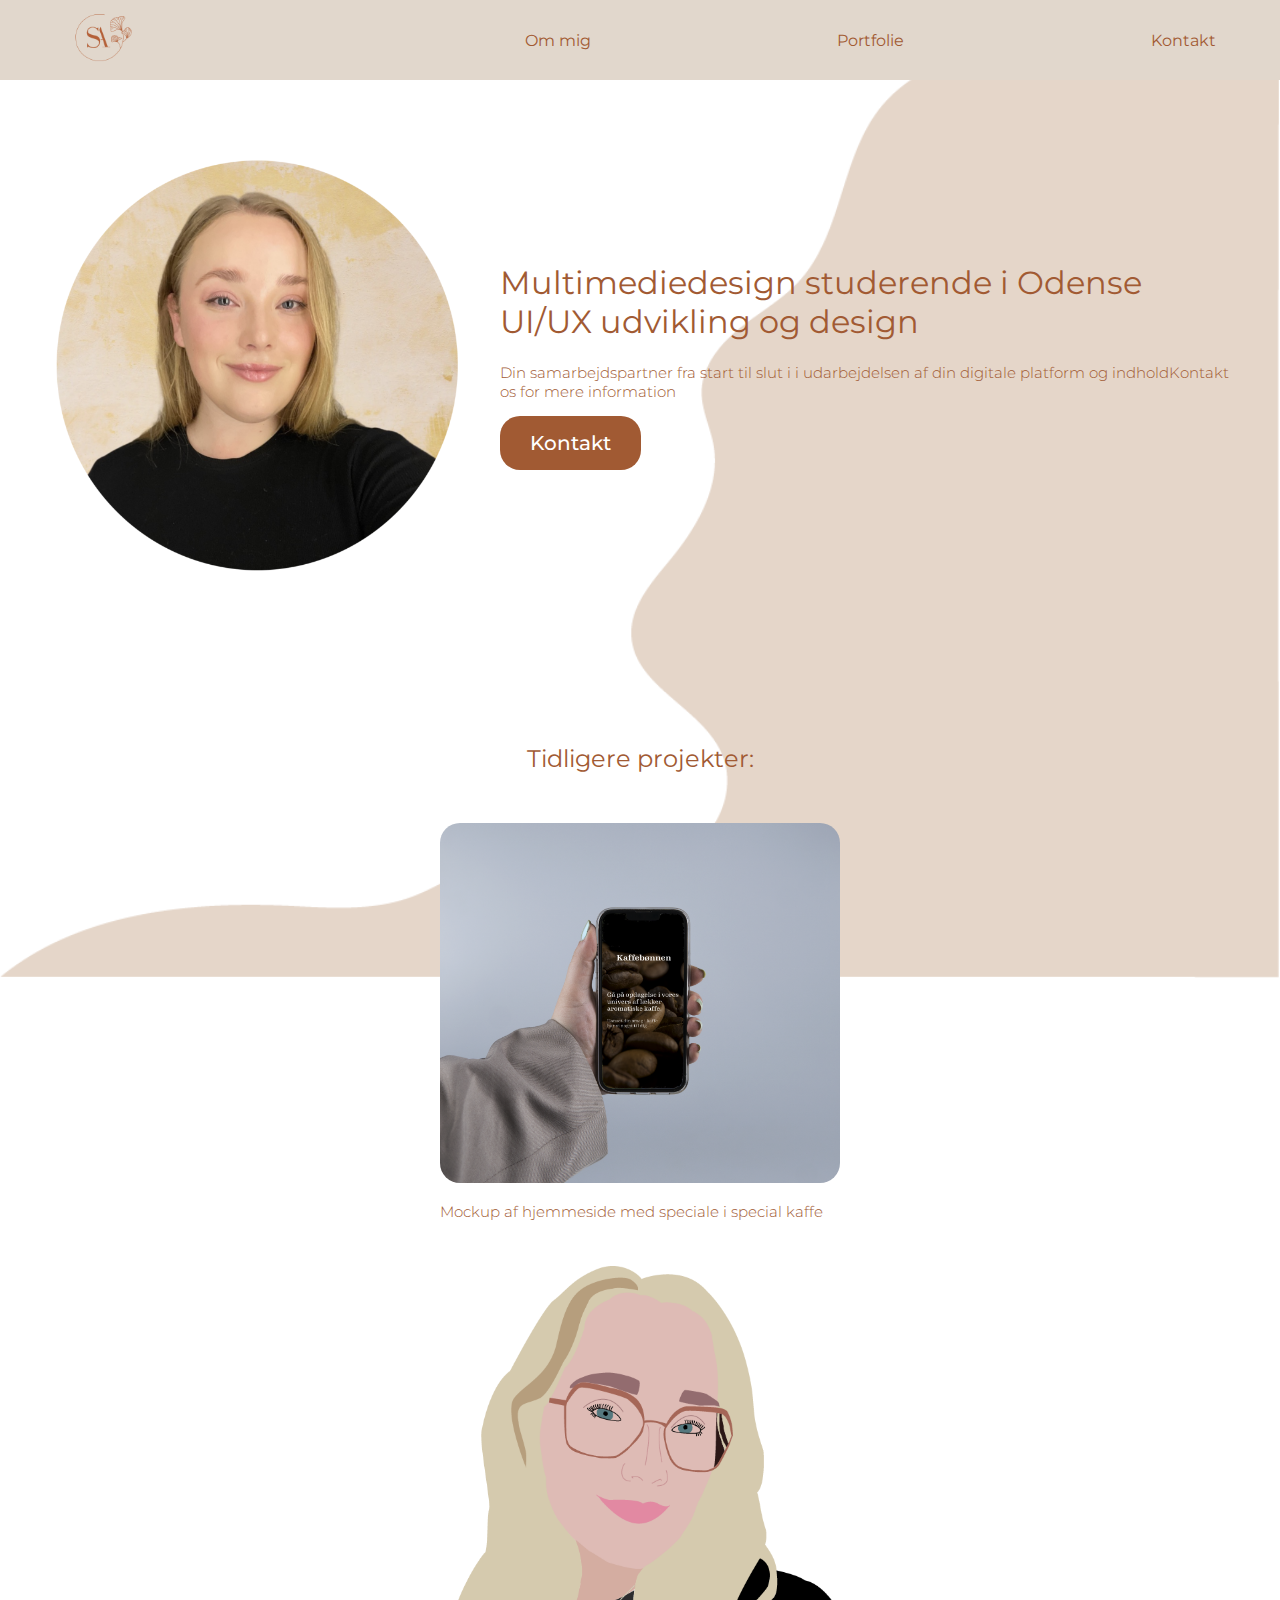
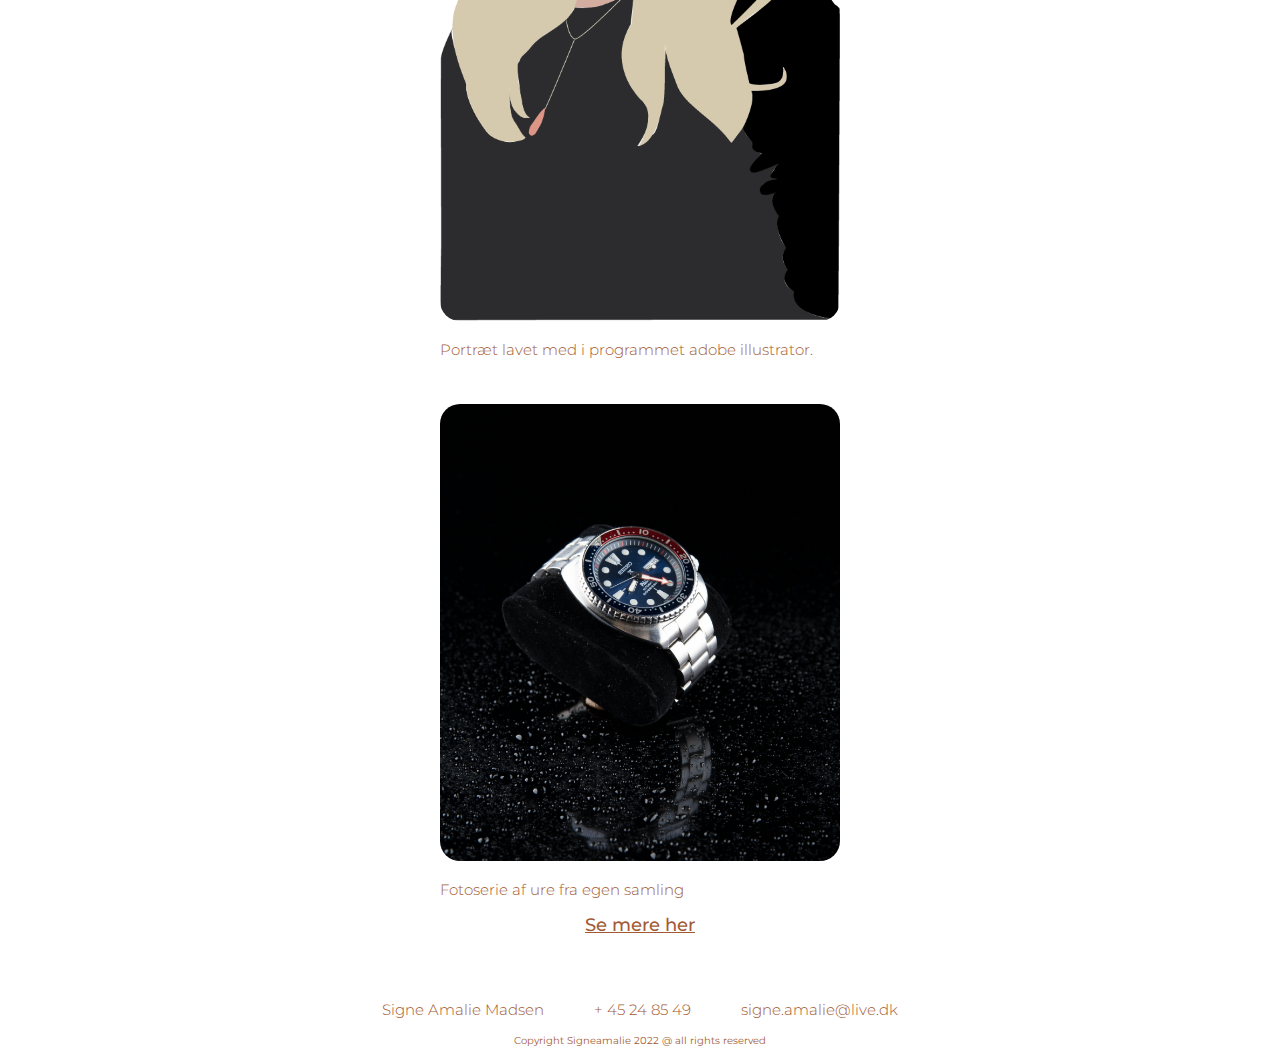
==== commit 475cf6be: "indryk" ====
--- a/index.html
+++ b/index.html
@@ -14,9 +14,9 @@
 <body>
 <Header>
     <nav class="navigation">
-    <div class="logo">
-        <a href="index.html"><img src="img/logo.png" alt="logo"></a>
-    </div>
+        <div class="logo">
+            <a href="index.html"><img src="img/logo.png" alt="logo"></a>
+        </div>
    
         <ul class="links">
             <li><a href="om-mig.html">Om mig</a></li>
@@ -28,6 +28,7 @@
 <main>
     <div class="flex1">
         <img src="img/profil.png" alt="profil" class="profil">
+
         <div class="about">
             <h1 
                 class="overskrift1">Multimediedesign studerende i Odense UI/UX udvikling og design
@@ -35,10 +36,9 @@
                 <p>
                     Din samarbejdspartner fra start til slut i i udarbejdelsen af din digitale platform og indholdKontakt os for mere information
                 </p>
-
-                <button onclick="window.location.href='kontakt.html';" class="kontakt-knap">
-                    Kontakt
-                  </button>
+                    <button onclick="window.location.href='kontakt.html';" class="kontakt-knap">
+                        Kontakt
+                    </button>
         </div>
     </div>
     
@@ -51,17 +51,17 @@
     <div class="flexbox1">
         <div class="mockup">
             <img src="img/mockup.png" alt="mockup">
-            <p>Mockup af hjemmeside med speciale i special kaffe</p>
+                <p>Mockup af hjemmeside med speciale i special kaffe</p>
         </div>
 
         <div class="portræt">
             <img src="img/ai-portrait.png" alt="portræt">
-            <p>Portræt lavet med i programmet adobe illustrator.</p>
+                <p>Portræt lavet med i programmet adobe illustrator.</p>
         </div>
 
         <div class="ur-serie">
             <img src="img/ur-serie.png" alt="ur-serie">
-            <p>Fotoserie af ure fra egen samling</p>
+                <p>Fotoserie af ure fra egen samling</p>
         </div>
     </div>
 
@@ -76,6 +76,7 @@
         <p>+ 45 24 85 49</p>
         <p>signe.amalie@live.dk</p>
     </div> 
+
     <div class="copyright">
         Copyright Signeamalie 2022 @ all rights reserved
     </div>
--- a/style.css
+++ b/style.css
@@ -59,8 +59,9 @@
     color: white;
 }
 
-nav .logo{
-    width: auto;
+nav .logo img{
+    width: 75px; 
+    height: auto;
     justify-content: center;
 }
 nav .links{
@@ -108,15 +109,13 @@
     display: inline-block;
     padding: 15px 30px;
     border-radius: 20px;
-}
-
-.kontakt-knap a{
     color: white;
     text-decoration: none;
     font-size: 20px;
     font-family: 'montserrat', sans-serif;
     font-weight: 500;
 }
+
 
 .flex1{
     display: flex;
